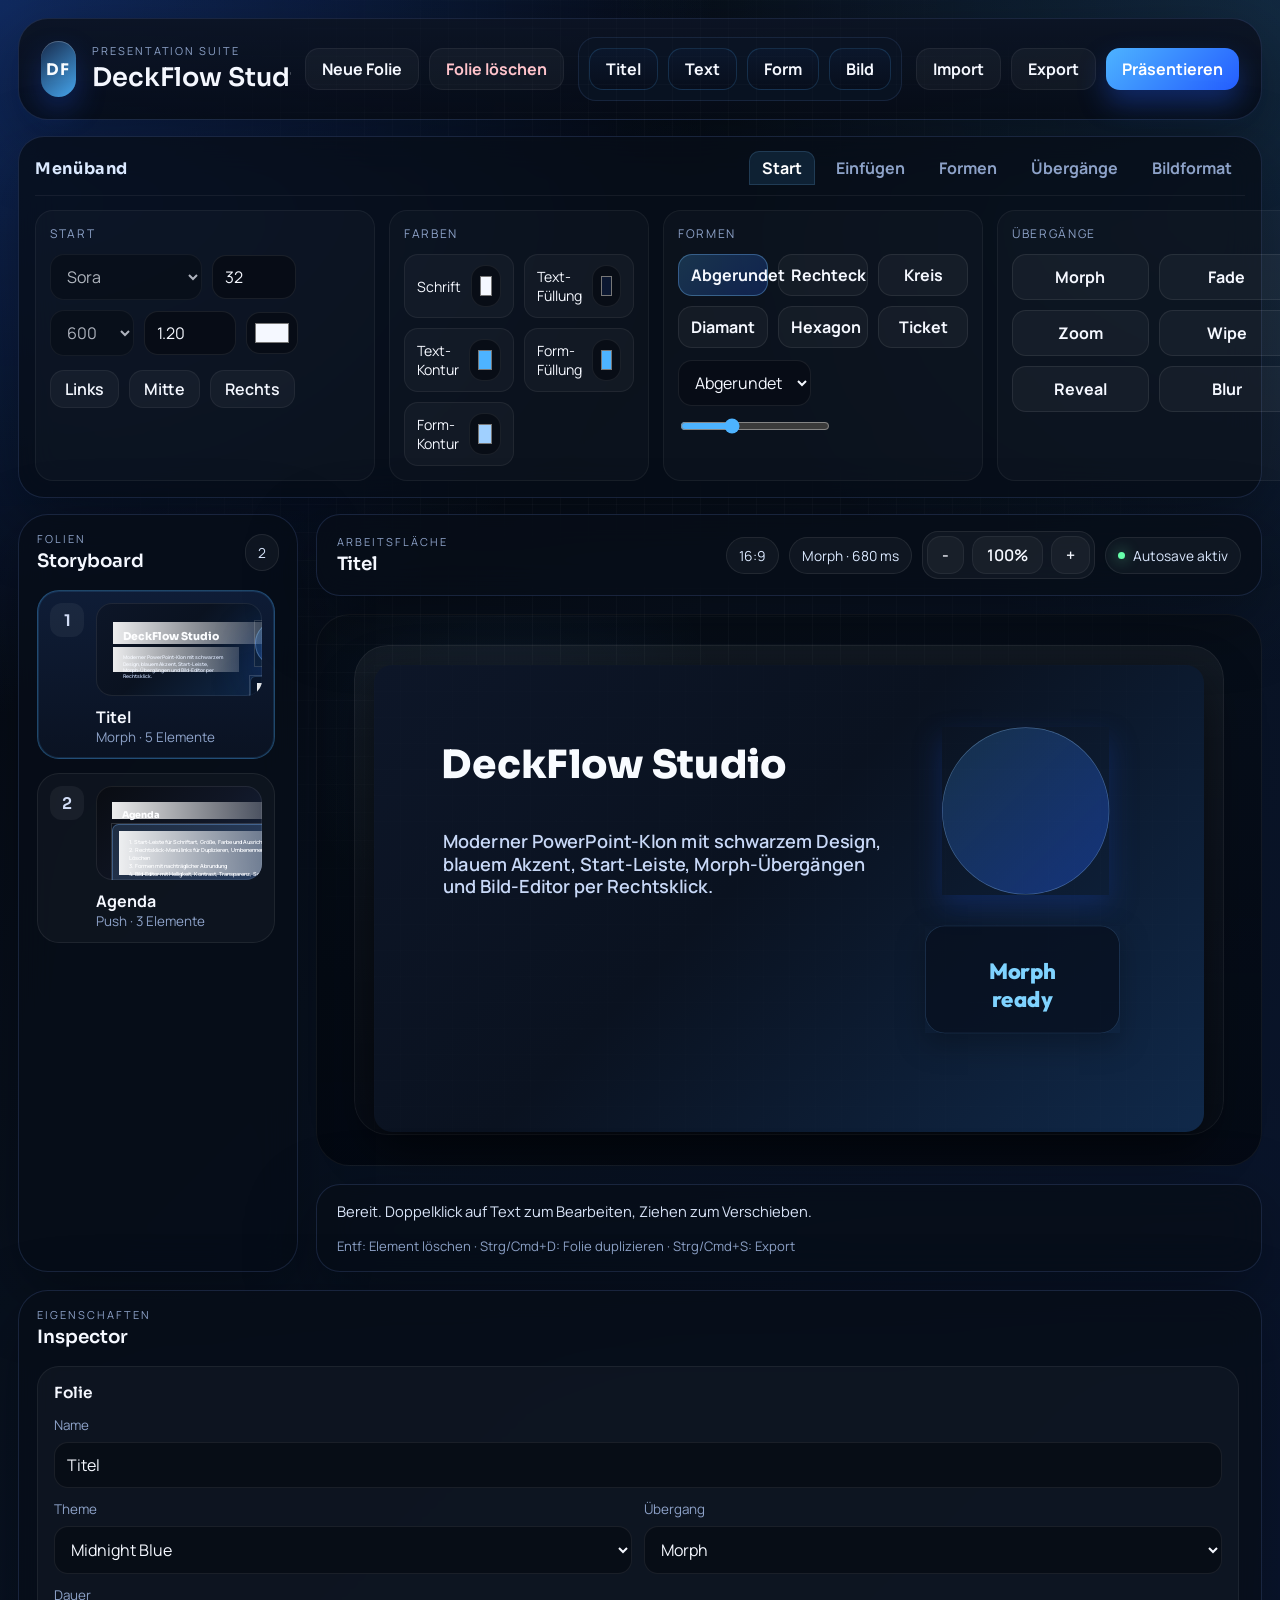
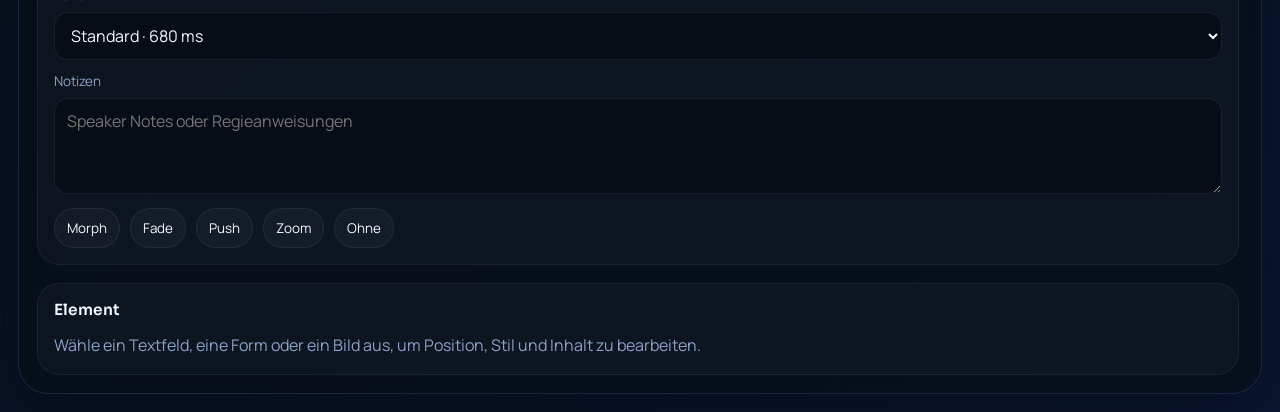
==== index.html @ 25f2747b "Add files via upload" ====
<!DOCTYPE html>
<html lang="de">
<head>
  <meta charset="UTF-8" />
  <meta name="viewport" content="width=device-width, initial-scale=1.0" />
  <title>DeckFlow Studio</title>
  <link rel="preconnect" href="https://fonts.googleapis.com" />
  <link rel="preconnect" href="https://fonts.gstatic.com" crossorigin />
  <link href="https://fonts.googleapis.com/css2?family=Manrope:wght@400;500;600;700;800&family=Outfit:wght@400;500;600;700;800&family=Sora:wght@500;600;700&family=Space+Grotesk:wght@400;500;700&display=swap" rel="stylesheet" />
  <link rel="stylesheet" href="styles.css" />
</head>
<body>
  <div class="app-shell">
    <header class="topbar">
      <div class="brand-block">
        <div class="brand-mark">DF</div>
        <div>
          <p class="eyebrow">Presentation Suite</p>
          <input id="deckTitle" class="deck-title-input" type="text" value="DeckFlow Studio" aria-label="Präsentationstitel" />
        </div>
      </div>

      <div class="toolbar-cluster">
        <button class="ghost-button" id="addSlideBtn">Neue Folie</button>
        <button class="ghost-button danger-soft" id="deleteSlideBtn">Folie löschen</button>
      </div>

      <div class="toolbar-cluster toolbar-cluster--accent">
        <button class="tool-button" id="addTitleBtn">Titel</button>
        <button class="tool-button" id="addTextBtn">Text</button>
        <button class="tool-button" id="addShapeBtn">Form</button>
        <button class="tool-button" id="addImageBtn">Bild</button>
      </div>

      <div class="toolbar-cluster">
        <button class="ghost-button" id="importDeckBtn">Import</button>
        <button class="ghost-button" id="exportDeckBtn">Export</button>
        <button class="primary-button" id="presentBtn">Präsentieren</button>
      </div>
    </header>

    <section class="ppt-ribbon glass-panel">
      <div class="ppt-ribbon__head">
        <div class="ppt-ribbon__title">Menüband</div>
        <div class="ppt-ribbon__tabs" aria-label="Ribbon-Bereiche">
          <button class="ribbon-tab active" type="button">Start</button>
          <button class="ribbon-tab" type="button">Einfügen</button>
          <button class="ribbon-tab" type="button">Formen</button>
          <button class="ribbon-tab" type="button">Übergänge</button>
          <button class="ribbon-tab" type="button">Bildformat</button>
        </div>
      </div>

      <div class="ppt-ribbon__body">
        <section class="ribbon-panel ribbon-panel--start">
          <span class="ribbon-label">Start</span>
          <div class="ribbon-controls">
            <select id="fontFamilyControl" class="ribbon-input" aria-label="Schriftart">
              <option value="Sora">Sora</option>
              <option value="Manrope">Manrope</option>
              <option value="Outfit">Outfit</option>
              <option value="Space Grotesk">Space Grotesk</option>
            </select>
            <input id="fontSizeControl" class="ribbon-input ribbon-input--compact" type="number" min="12" max="120" value="32" aria-label="Schriftgröße" />
            <select id="fontWeightControl" class="ribbon-input ribbon-input--compact" aria-label="Schriftstärke">
              <option value="500">500</option>
              <option value="600">600</option>
              <option value="700">700</option>
              <option value="800">800</option>
            </select>
            <input id="lineHeightControl" class="ribbon-input ribbon-input--compact" type="number" min="1" max="2" step="0.05" value="1.2" aria-label="Zeilenhöhe" />
            <input id="fontColorControl" class="ribbon-color" type="color" value="#f5f8ff" aria-label="Textfarbe" />
          </div>
          <div class="ribbon-controls">
            <button id="alignLeftBtn" class="mini-button" type="button">Links</button>
            <button id="alignCenterBtn" class="mini-button" type="button">Mitte</button>
            <button id="alignRightBtn" class="mini-button" type="button">Rechts</button>
          </div>
        </section>

        <section class="ribbon-panel ribbon-panel--colors">
          <span class="ribbon-label">Farben</span>
          <div class="color-grid">
            <label class="color-control">
              <span>Schrift</span>
              <input id="textColorControl" class="ribbon-color" type="color" value="#f5f8ff" aria-label="Schriftfarbe" />
            </label>
            <label class="color-control">
              <span>Text-Füllung</span>
              <input id="textFillColorControl" class="ribbon-color" type="color" value="#0b1730" aria-label="Textfüllfarbe" />
            </label>
            <label class="color-control">
              <span>Text-Kontur</span>
              <input id="textStrokeColorControl" class="ribbon-color" type="color" value="#4db3ff" aria-label="Textkonturfarbe" />
            </label>
            <label class="color-control">
              <span>Form-Füllung</span>
              <input id="shapeFillColorControl" class="ribbon-color" type="color" value="#4db3ff" aria-label="Formfüllfarbe" />
            </label>
            <label class="color-control">
              <span>Form-Kontur</span>
              <input id="shapeStrokeColorControl" class="ribbon-color" type="color" value="#a0d0ff" aria-label="Formkonturfarbe" />
            </label>
          </div>
        </section>

        <section class="ribbon-panel ribbon-panel--shapes">
          <span class="ribbon-label">Formen</span>
          <div class="shape-grid">
            <button class="shape-chip" type="button" data-quick-shape="rounded">Abgerundet</button>
            <button class="shape-chip" type="button" data-quick-shape="square">Rechteck</button>
            <button class="shape-chip" type="button" data-quick-shape="circle">Kreis</button>
            <button class="shape-chip" type="button" data-quick-shape="diamond">Diamant</button>
            <button class="shape-chip" type="button" data-quick-shape="hexagon">Hexagon</button>
            <button class="shape-chip" type="button" data-quick-shape="ticket">Ticket</button>
          </div>
          <div class="ribbon-controls">
            <select id="shapePresetControl" class="ribbon-input" aria-label="Formtyp">
              <option value="rounded">Abgerundet</option>
              <option value="square">Rechteck</option>
              <option value="circle">Kreis</option>
              <option value="diamond">Diamant</option>
              <option value="hexagon">Hexagon</option>
              <option value="ticket">Ticket</option>
            </select>
            <input id="cornerRadiusControl" class="ribbon-range" type="range" min="0" max="80" value="26" aria-label="Eckenradius" />
          </div>
        </section>

        <section class="ribbon-panel ribbon-panel--transitions">
          <span class="ribbon-label">Übergänge</span>
          <div class="transition-grid">
            <button class="transition-chip" type="button" data-quick-transition="morph">Morph</button>
            <button class="transition-chip" type="button" data-quick-transition="fade">Fade</button>
            <button class="transition-chip" type="button" data-quick-transition="push">Push</button>
            <button class="transition-chip" type="button" data-quick-transition="zoom">Zoom</button>
            <button class="transition-chip" type="button" data-quick-transition="wipe">Wipe</button>
            <button class="transition-chip" type="button" data-quick-transition="flip">Flip</button>
            <button class="transition-chip" type="button" data-quick-transition="reveal">Reveal</button>
            <button class="transition-chip" type="button" data-quick-transition="blur">Blur</button>
            <button class="transition-chip" type="button" data-quick-transition="none">Ohne</button>
          </div>
        </section>

        <section class="ribbon-panel ribbon-panel--hint">
          <span class="ribbon-label">Hinweis</span>
          <p class="ribbon-hint">Rechtsklick links auf eine Folie für Duplizieren. Rechtsklick auf Bild oder Form öffnet den Objekt-Editor.</p>
        </section>
      </div>
    </section>

    <main class="workspace">
      <aside class="sidebar glass-panel">
        <div class="panel-head">
          <div>
            <p class="eyebrow">Folien</p>
            <h2>Storyboard</h2>
          </div>
          <span id="slideCount" class="panel-badge">0</span>
        </div>

        <div id="slideList" class="slide-list" aria-label="Folienliste"></div>
      </aside>

      <section class="editor-area">
        <div class="stage-meta glass-panel">
          <div>
            <p class="eyebrow">Arbeitsfläche</p>
            <h2 id="activeSlideName">Folie 1</h2>
          </div>
          <div class="stage-meta__actions">
            <span class="panel-badge">16:9</span>
            <span id="transitionBadge" class="panel-badge">Morph · 680 ms</span>
            <div class="zoom-controls">
              <button id="zoomOutBtn" class="mini-button" type="button">-</button>
              <button id="zoomResetBtn" class="mini-button" type="button">100%</button>
              <button id="zoomInBtn" class="mini-button" type="button">+</button>
            </div>
            <span id="autosaveState" class="save-indicator">Autosave aktiv</span>
          </div>
        </div>

        <div class="stage-wrap">
          <div class="stage-frame">
            <div id="stageCanvas" class="stage-canvas" aria-label="Präsentationsfolie"></div>
          </div>
        </div>

        <div class="statusbar glass-panel">
          <span id="statusText">Bereit. Doppelklick auf Text zum Bearbeiten, Ziehen zum Verschieben.</span>
          <span class="status-shortcuts">Entf: Element löschen · Strg/Cmd+D: Folie duplizieren · Strg/Cmd+S: Export</span>
        </div>
      </section>

      <aside class="inspector glass-panel">
        <div class="panel-head">
          <div>
            <p class="eyebrow">Eigenschaften</p>
            <h2>Inspector</h2>
          </div>
        </div>

        <div id="inspectorContent" class="inspector-content"></div>
      </aside>
    </main>
  </div>

  <div id="slideContextMenu" class="context-menu hidden" aria-hidden="true"></div>

  <div id="imageEditorPanel" class="floating-editor hidden" aria-hidden="true">
    <div class="floating-editor__head">
      <div>
        <p class="eyebrow">Bild-Editor</p>
        <h3>Filter und Form</h3>
      </div>
      <button id="closeImageEditorBtn" class="floating-close" type="button">Schließen</button>
    </div>
    <div id="imageEditorContent" class="floating-editor__content"></div>
  </div>

  <div id="presentationOverlay" class="presentation-overlay hidden" aria-hidden="true">
    <button id="closePresentationBtn" class="presentation-close" aria-label="Präsentation schließen">Schließen</button>
    <div class="presentation-shell">
      <div id="presentationStage" class="presentation-stage"></div>
    </div>
    <div class="presentation-controls">
      <button id="prevPresentationBtn" class="ghost-button">Zurück</button>
      <span id="presentationCounter">1 / 1</span>
      <button id="nextPresentationBtn" class="primary-button">Weiter</button>
    </div>
  </div>

  <input id="imageInput" type="file" accept="image/*" hidden />
  <input id="replaceImageInput" type="file" accept="image/*" hidden />
  <input id="importInput" type="file" accept="application/json,.json" hidden />

  <svg class="filter-defs" aria-hidden="true" focusable="false">
    <defs>
      <filter id="sharpen-soft">
        <feConvolveMatrix order="3" kernelMatrix="0 -1 0 -1 5 -1 0 -1 0" divisor="1" />
      </filter>
      <filter id="sharpen-medium">
        <feConvolveMatrix order="3" kernelMatrix="-1 -1 -1 -1 9 -1 -1 -1 -1" divisor="1" />
      </filter>
      <filter id="sharpen-strong">
        <feConvolveMatrix order="3" kernelMatrix="-1 -2 -1 -2 13 -2 -1 -2 -1" divisor="1" />
      </filter>
    </defs>
  </svg>

  <script src="app.js"></script>
</body>
</html>
---- styles.css ----
:root {
  --bg: #050914;
  --bg-soft: #0a1221;
  --surface: rgba(7, 13, 24, 0.78);
  --surface-strong: rgba(9, 16, 29, 0.96);
  --surface-2: rgba(18, 28, 48, 0.82);
  --line: rgba(122, 162, 255, 0.16);
  --line-strong: rgba(122, 162, 255, 0.28);
  --text: #f5f8ff;
  --muted: #8da2c8;
  --accent: #4db3ff;
  --accent-2: #245dff;
  --danger: #ff6b7d;
  --shadow: 0 22px 70px rgba(0, 0, 0, 0.35);
  --radius-xl: 30px;
  --radius-lg: 22px;
  --radius-md: 16px;
  --radius-sm: 12px;
  --canvas-width: min(68vw, calc((100vh - 275px) * 1.7777));
}

* {
  box-sizing: border-box;
}

html,
body {
  min-height: 100%;
  margin: 0;
}

body {
  font-family: "Manrope", "Segoe UI", sans-serif;
  color: var(--text);
  background:
    radial-gradient(circle at top left, rgba(42, 112, 255, 0.34), transparent 30%),
    radial-gradient(circle at top right, rgba(77, 179, 255, 0.15), transparent 28%),
    linear-gradient(135deg, #03060d 0%, #08111f 40%, #0a1631 100%);
  overflow-x: hidden;
  overflow-y: auto;
}

body::before {
  content: "";
  position: fixed;
  inset: 0;
  pointer-events: none;
  background-image:
    linear-gradient(rgba(255, 255, 255, 0.03) 1px, transparent 1px),
    linear-gradient(90deg, rgba(255, 255, 255, 0.03) 1px, transparent 1px);
  background-size: 28px 28px;
  mask-image: radial-gradient(circle at center, black 25%, transparent 80%);
}

button,
input,
textarea,
select {
  font: inherit;
}

button {
  cursor: pointer;
  border: 0;
}

.app-shell {
  display: flex;
  flex-direction: column;
  min-height: auto;
  padding: 18px;
  gap: 16px;
}

.glass-panel {
  background: var(--surface);
  border: 1px solid var(--line);
  box-shadow: var(--shadow);
  backdrop-filter: blur(18px);
}

.topbar {
  display: grid;
  grid-template-columns: minmax(0, 1.15fr) auto auto auto;
  gap: 14px;
  align-items: center;
  padding: 18px 22px;
  border-radius: var(--radius-xl);
  background: linear-gradient(180deg, rgba(12, 20, 36, 0.96), rgba(7, 12, 22, 0.88));
  border: 1px solid var(--line);
  box-shadow: var(--shadow);
}

.brand-block {
  display: flex;
  align-items: center;
  gap: 16px;
  min-width: 0;
}

.brand-mark {
  width: 56px;
  height: 56px;
  display: grid;
  place-items: center;
  border-radius: 18px;
  font-family: "Sora", sans-serif;
  font-weight: 700;
  letter-spacing: 0.08em;
  background: linear-gradient(140deg, rgba(24, 44, 78, 0.92), rgba(76, 179, 255, 0.92));
  color: #f9fcff;
  box-shadow: inset 0 1px 0 rgba(255, 255, 255, 0.22), 0 14px 30px rgba(36, 93, 255, 0.28);
}

.eyebrow {
  margin: 0 0 5px;
  font-size: 11px;
  line-height: 1;
  letter-spacing: 0.18em;
  text-transform: uppercase;
  color: var(--muted);
}

.deck-title-input {
  width: 100%;
  max-width: 420px;
  background: transparent;
  border: 0;
  color: var(--text);
  font-family: "Sora", sans-serif;
  font-size: clamp(1.2rem, 2vw, 1.75rem);
  font-weight: 600;
  padding: 0;
  outline: none;
}

.toolbar-cluster {
  display: flex;
  flex-wrap: wrap;
  align-items: center;
  gap: 10px;
}

.toolbar-cluster--accent {
  padding: 10px;
  border-radius: 18px;
  background: rgba(11, 20, 36, 0.9);
  border: 1px solid rgba(122, 162, 255, 0.12);
}

.ghost-button,
.tool-button,
.primary-button,
.mini-button,
.floating-close,
.menu-item {
  min-height: 42px;
  padding: 0 16px;
  border-radius: 14px;
  font-weight: 700;
  color: var(--text);
  transition: transform 160ms ease, box-shadow 160ms ease, border-color 160ms ease, background 160ms ease;
}

.ghost-button,
.mini-button,
.floating-close,
.menu-item {
  background: rgba(255, 255, 255, 0.04);
  border: 1px solid rgba(255, 255, 255, 0.06);
}

.tool-button {
  background: linear-gradient(180deg, rgba(11, 23, 44, 1), rgba(8, 15, 29, 1));
  border: 1px solid rgba(77, 179, 255, 0.18);
}

.primary-button {
  background: linear-gradient(135deg, var(--accent), var(--accent-2));
  color: white;
  box-shadow: 0 14px 28px rgba(36, 93, 255, 0.34);
}

.danger-soft {
  color: #ffc3cb;
}

.ghost-button:hover,
.tool-button:hover,
.primary-button:hover,
.mini-button:hover,
.floating-close:hover,
.menu-item:hover {
  transform: translateY(-1px);
}

.ppt-ribbon {
  display: flex;
  flex-direction: column;
  gap: 14px;
  padding: 14px 16px 16px;
  border-radius: 26px;
}

.ppt-ribbon__head {
  display: flex;
  align-items: center;
  justify-content: space-between;
  gap: 18px;
  padding-bottom: 10px;
  border-bottom: 1px solid rgba(255, 255, 255, 0.06);
}

.ppt-ribbon__title {
  font-family: "Sora", sans-serif;
  font-weight: 700;
  letter-spacing: 0.04em;
  color: #dbe9ff;
}

.ppt-ribbon__tabs {
  display: flex;
  gap: 8px;
  flex-wrap: wrap;
}

.ribbon-tab {
  min-height: 34px;
  padding: 0 12px;
  border-radius: 10px 10px 0 0;
  background: transparent;
  border: 1px solid transparent;
  color: var(--muted);
  font-weight: 700;
}

.ribbon-tab.active {
  color: white;
  background: rgba(77, 179, 255, 0.12);
  border-color: rgba(122, 196, 255, 0.16);
}

.ppt-ribbon__body {
  display: grid;
  grid-template-columns: minmax(340px, 1.45fr) minmax(260px, 1fr) minmax(320px, 1.15fr) minmax(460px, 1.65fr) minmax(220px, 0.9fr);
  gap: 14px;
  align-items: stretch;
}

.ribbon-panel {
  display: flex;
  flex-direction: column;
  gap: 12px;
  padding: 14px;
  border-radius: 18px;
  background: rgba(255, 255, 255, 0.025);
  border: 1px solid rgba(255, 255, 255, 0.05);
  min-width: 0;
}

.ribbon-label {
  font-size: 0.75rem;
  letter-spacing: 0.14em;
  text-transform: uppercase;
  color: var(--muted);
}

.ribbon-controls {
  display: flex;
  flex-wrap: wrap;
  gap: 10px;
  align-items: center;
}

.ribbon-panel--start .ribbon-controls + .ribbon-controls {
  padding-top: 2px;
}

.ribbon-input,
.ribbon-color {
  min-height: 42px;
  border-radius: 14px;
  border: 1px solid rgba(255, 255, 255, 0.08);
  background: rgba(8, 13, 23, 0.94);
  color: var(--text);
  padding: 10px 12px;
}

.ribbon-input {
  min-width: 120px;
}

.ribbon-input--compact {
  min-width: 84px;
  max-width: 92px;
}

.ribbon-color {
  width: 52px;
  padding: 6px;
}

.ribbon-range {
  width: 150px;
  accent-color: var(--accent);
}

.mini-button {
  min-height: 38px;
  padding: 0 14px;
  font-weight: 600;
}

.mini-button.active {
  background: linear-gradient(135deg, rgba(77, 179, 255, 0.28), rgba(36, 93, 255, 0.28));
  border-color: rgba(122, 196, 255, 0.28);
}

.ribbon-hint {
  margin: 0;
  color: var(--muted);
  line-height: 1.45;
}

.shape-grid {
  display: grid;
  grid-template-columns: repeat(3, minmax(0, 1fr));
  gap: 10px;
}

.color-grid {
  display: grid;
  grid-template-columns: repeat(2, minmax(0, 1fr));
  gap: 10px;
}

.color-control {
  display: flex;
  align-items: center;
  justify-content: space-between;
  gap: 10px;
  padding: 10px 12px;
  border-radius: 14px;
  background: rgba(255, 255, 255, 0.03);
  border: 1px solid rgba(255, 255, 255, 0.06);
  color: var(--text);
  font-size: 0.88rem;
}

.transition-grid {
  display: grid;
  grid-template-columns: repeat(3, minmax(0, 1fr));
  gap: 10px;
}

.shape-chip {
  min-height: 42px;
  padding: 0 12px;
  border-radius: 14px;
  font-weight: 700;
  color: var(--text);
  background: rgba(255, 255, 255, 0.04);
  border: 1px solid rgba(255, 255, 255, 0.08);
  transition: transform 160ms ease, border-color 160ms ease, background 160ms ease;
}

.shape-chip:hover {
  transform: translateY(-1px);
}

.shape-chip.active {
  background: linear-gradient(135deg, rgba(77, 179, 255, 0.22), rgba(36, 93, 255, 0.22));
  border-color: rgba(122, 196, 255, 0.34);
}

.transition-chip {
  min-height: 46px;
  padding: 0 12px;
  border-radius: 14px;
  font-weight: 700;
  color: var(--text);
  background: rgba(255, 255, 255, 0.04);
  border: 1px solid rgba(255, 255, 255, 0.08);
  transition: transform 160ms ease, border-color 160ms ease, background 160ms ease;
}

.transition-chip:hover {
  transform: translateY(-1px);
}

.transition-chip.active {
  background: linear-gradient(135deg, rgba(77, 179, 255, 0.22), rgba(36, 93, 255, 0.22));
  border-color: rgba(122, 196, 255, 0.34);
}

.workspace {
  min-height: 720px;
  flex: 1;
  display: grid;
  grid-template-columns: 320px minmax(0, 1fr) 352px;
  gap: 18px;
}

.sidebar,
.inspector {
  display: flex;
  flex-direction: column;
  border-radius: var(--radius-xl);
  padding: 18px;
  min-height: 0;
}

.panel-head {
  display: flex;
  align-items: center;
  justify-content: space-between;
  gap: 12px;
  margin-bottom: 18px;
}

.panel-head h2,
.stage-meta h2,
.floating-editor h3 {
  margin: 0;
  font-family: "Sora", sans-serif;
  font-size: 1.15rem;
  font-weight: 600;
}

.panel-badge,
.save-indicator {
  display: inline-flex;
  align-items: center;
  gap: 8px;
  padding: 8px 12px;
  border-radius: 999px;
  font-size: 0.86rem;
  color: #dbe9ff;
  background: rgba(255, 255, 255, 0.04);
  border: 1px solid rgba(255, 255, 255, 0.08);
}

.save-indicator::before {
  content: "";
  width: 7px;
  height: 7px;
  border-radius: 50%;
  background: #66ffaa;
  box-shadow: 0 0 14px rgba(102, 255, 170, 0.75);
}

.slide-list,
.inspector-content,
.floating-editor__content {
  overflow: auto;
  padding-right: 4px;
}

.slide-list {
  display: flex;
  flex-direction: column;
  gap: 14px;
}

.slide-card {
  position: relative;
  display: grid;
  grid-template-columns: 34px 1fr;
  gap: 12px;
  align-items: start;
  padding: 12px;
  border-radius: 22px;
  border: 1px solid rgba(255, 255, 255, 0.07);
  background: rgba(255, 255, 255, 0.03);
  cursor: pointer;
  transition: transform 160ms ease, border-color 160ms ease, background 160ms ease;
}

.slide-card:hover {
  transform: translateY(-1px);
  border-color: rgba(77, 179, 255, 0.22);
}

.slide-card.active {
  background: linear-gradient(180deg, rgba(16, 31, 58, 0.92), rgba(11, 20, 36, 0.92));
  border-color: rgba(77, 179, 255, 0.32);
  box-shadow: inset 0 0 0 1px rgba(77, 179, 255, 0.14);
}

.slide-card.drag-over {
  outline: 2px solid rgba(77, 179, 255, 0.55);
  outline-offset: 2px;
}

.slide-number {
  display: grid;
  place-items: center;
  width: 34px;
  height: 34px;
  border-radius: 12px;
  font-family: "Sora", sans-serif;
  font-weight: 600;
  background: rgba(255, 255, 255, 0.05);
  color: #d2ddf6;
}

.slide-preview-wrap {
  display: flex;
  flex-direction: column;
  gap: 10px;
  min-width: 0;
}

.slide-preview {
  position: relative;
  aspect-ratio: 16 / 9;
  width: 100%;
  overflow: hidden;
  border-radius: 16px;
  background: linear-gradient(135deg, rgba(13, 23, 43, 1), rgba(16, 41, 81, 1));
  box-shadow: inset 0 0 0 1px rgba(255, 255, 255, 0.08);
}

.slide-name {
  margin: 0;
  font-weight: 700;
  color: var(--text);
  white-space: nowrap;
  overflow: hidden;
  text-overflow: ellipsis;
}

.slide-meta {
  margin: 0;
  font-size: 0.84rem;
  color: var(--muted);
}

.thumbnail-item {
  position: absolute;
  overflow: hidden;
}

.thumbnail-item.text::after,
.thumbnail-item.title::after {
  content: "";
  position: absolute;
  inset: 0;
  background: linear-gradient(90deg, rgba(255, 255, 255, 0.92), rgba(255, 255, 255, 0.2));
}

.thumbnail-item.shape {
  border: 1px solid rgba(255, 255, 255, 0.14);
}

.editor-area {
  min-width: 0;
  display: grid;
  grid-template-rows: auto 1fr auto;
  gap: 18px;
}

.stage-meta,
.statusbar {
  display: flex;
  align-items: center;
  justify-content: space-between;
  gap: 16px;
  padding: 16px 20px;
  border-radius: 24px;
}

.stage-meta__actions {
  display: flex;
  gap: 10px;
  align-items: center;
  flex-wrap: wrap;
  justify-content: flex-end;
}

.zoom-controls {
  display: inline-flex;
  gap: 8px;
  align-items: center;
  padding: 4px;
  border-radius: 16px;
  background: rgba(255, 255, 255, 0.04);
  border: 1px solid rgba(255, 255, 255, 0.08);
}

.stage-wrap {
  display: grid;
  place-items: center;
  min-height: 0;
  overflow: visible;
  border-radius: 34px;
  background:
    radial-gradient(circle at 20% 20%, rgba(77, 179, 255, 0.06), transparent 25%),
    linear-gradient(180deg, rgba(7, 14, 24, 0.82), rgba(4, 8, 16, 0.78));
  border: 1px solid rgba(255, 255, 255, 0.06);
  padding: 30px;
}

.stage-frame {
  width: var(--canvas-width);
  max-width: 100%;
  aspect-ratio: 16 / 9;
  overflow: visible;
  border-radius: 34px;
  padding: 20px;
  background:
    linear-gradient(180deg, rgba(255, 255, 255, 0.03), rgba(255, 255, 255, 0)),
    rgba(255, 255, 255, 0.02);
  box-shadow: inset 0 0 0 1px rgba(255, 255, 255, 0.06);
}

.stage-canvas,
.slide-scene {
  position: relative;
  width: 100%;
  height: 100%;
  border-radius: 28px;
  background: linear-gradient(135deg, #0c172a, #0a1322);
  box-shadow: 0 24px 60px rgba(0, 0, 0, 0.34);
}

.stage-canvas {
  overflow: visible;
}

.slide-scene {
  overflow: hidden;
}

.slide-scene.editor-scene {
  overflow: visible;
}

.canvas-grid {
  position: absolute;
  inset: 0;
  pointer-events: none;
  background-image:
    linear-gradient(rgba(255, 255, 255, 0.03) 1px, transparent 1px),
    linear-gradient(90deg, rgba(255, 255, 255, 0.03) 1px, transparent 1px);
  background-size: 40px 40px;
  opacity: 0.25;
}

.canvas-element {
  position: absolute;
  user-select: none;
  transition: box-shadow 140ms ease, transform 140ms ease;
}

.canvas-element.selected {
  box-shadow: 0 0 0 2px rgba(77, 179, 255, 0.82), 0 0 0 10px rgba(77, 179, 255, 0.08);
}

.canvas-element[data-type="text"],
.canvas-element[data-type="title"] {
  padding: 8px 10px;
}

.canvas-element.editing {
  user-select: text;
}

.element-content {
  width: 100%;
  height: 100%;
  outline: none;
  color: inherit;
  white-space: pre-wrap;
}

.shape-element,
.image-element {
  width: 100%;
  height: 100%;
  display: block;
}

.shape-element {
  position: relative;
  overflow: hidden;
}

.shape-texture {
  position: absolute;
  inset: 0;
  width: 100%;
  height: 100%;
  object-fit: cover;
  pointer-events: none;
}

.image-element {
  object-fit: cover;
}

.resize-handle {
  position: absolute;
  width: 14px;
  height: 14px;
  border-radius: 50%;
  background: linear-gradient(135deg, #ffffff, #68c0ff);
  box-shadow: 0 0 0 3px rgba(8, 15, 26, 0.85);
}

.resize-handle[data-handle="nw"] {
  top: -7px;
  left: -7px;
  cursor: nwse-resize;
}

.resize-handle[data-handle="ne"] {
  top: -7px;
  right: -7px;
  cursor: nesw-resize;
}

.resize-handle[data-handle="sw"] {
  bottom: -7px;
  left: -7px;
  cursor: nesw-resize;
}

.resize-handle[data-handle="se"] {
  right: -7px;
  bottom: -7px;
  cursor: nwse-resize;
}

.inspector-content {
  display: flex;
  flex-direction: column;
  gap: 18px;
}

.inspector-section,
.floating-editor__section {
  display: flex;
  flex-direction: column;
  gap: 14px;
  padding: 16px;
  border-radius: 22px;
  background: rgba(255, 255, 255, 0.03);
  border: 1px solid rgba(255, 255, 255, 0.06);
}

.inspector-section h3,
.floating-editor__section h4 {
  margin: 0;
  font-size: 0.96rem;
  font-family: "Sora", sans-serif;
  font-weight: 600;
}

.field-grid {
  display: grid;
  grid-template-columns: repeat(2, minmax(0, 1fr));
  gap: 12px;
}

.field {
  display: flex;
  flex-direction: column;
  gap: 8px;
}

.field label {
  font-size: 0.84rem;
  color: var(--muted);
}

.field input,
.field textarea,
.field select {
  width: 100%;
  border: 1px solid rgba(255, 255, 255, 0.08);
  border-radius: 14px;
  background: rgba(8, 13, 23, 0.94);
  color: var(--text);
  padding: 11px 12px;
  outline: none;
}

.field input[type="color"] {
  min-height: 44px;
  padding: 6px;
}

.field input[type="range"] {
  padding: 0;
  accent-color: var(--accent);
}

.field textarea {
  resize: vertical;
  min-height: 96px;
}

.field--full {
  grid-column: 1 / -1;
}

.transition-pills,
.mask-chips {
  display: flex;
  gap: 10px;
  flex-wrap: wrap;
}

.transition-pill,
.mask-chip {
  padding: 10px 12px;
  border-radius: 999px;
  font-size: 0.84rem;
  border: 1px solid rgba(255, 255, 255, 0.07);
  background: rgba(255, 255, 255, 0.03);
}

.mask-chip.active {
  border-color: rgba(122, 196, 255, 0.38);
  background: rgba(77, 179, 255, 0.12);
}

.empty-state {
  margin: 0;
  color: var(--muted);
  line-height: 1.6;
}

.statusbar {
  font-size: 0.92rem;
  color: #d9e4f8;
  flex-wrap: wrap;
}

.status-shortcuts {
  color: var(--muted);
  font-size: 0.82rem;
}

.context-menu {
  position: fixed;
  z-index: 120;
  min-width: 220px;
  display: flex;
  flex-direction: column;
  gap: 8px;
  padding: 10px;
  border-radius: 18px;
  background: rgba(8, 13, 23, 0.96);
  border: 1px solid rgba(122, 162, 255, 0.2);
  box-shadow: 0 24px 60px rgba(0, 0, 0, 0.45);
}

.context-menu.hidden,
.floating-editor.hidden,
.presentation-overlay.hidden {
  display: none;
}

.menu-item {
  display: flex;
  align-items: center;
  justify-content: space-between;
  text-align: left;
  width: 100%;
}

.menu-item span {
  color: var(--muted);
  font-size: 0.8rem;
}

.floating-editor {
  position: fixed;
  z-index: 130;
  width: 390px;
  max-width: calc(100vw - 24px);
  max-height: calc(100vh - 24px);
  display: flex;
  flex-direction: column;
  gap: 14px;
  padding: 14px;
  border-radius: 24px;
  background: rgba(8, 13, 23, 0.98);
  border: 1px solid rgba(122, 162, 255, 0.2);
  box-shadow: 0 24px 60px rgba(0, 0, 0, 0.45);
}

.floating-editor__head {
  display: flex;
  justify-content: space-between;
  gap: 12px;
  align-items: flex-start;
}

.floating-editor__content {
  display: flex;
  flex-direction: column;
  gap: 14px;
}

.floating-editor__actions {
  display: flex;
  gap: 10px;
  flex-wrap: wrap;
}

.floating-close {
  min-height: 38px;
}

.filter-defs {
  position: absolute;
  width: 0;
  height: 0;
  overflow: hidden;
}

.presentation-overlay {
  position: fixed;
  inset: 0;
  z-index: 100;
  display: flex;
  flex-direction: column;
  gap: 24px;
  padding: 30px;
  background:
    radial-gradient(circle at top, rgba(77, 179, 255, 0.16), transparent 30%),
    rgba(2, 4, 8, 0.96);
}

.presentation-close {
  align-self: flex-end;
  min-height: 42px;
  padding: 0 16px;
  border-radius: 14px;
  background: rgba(255, 255, 255, 0.06);
  color: white;
}

.presentation-shell {
  flex: 1;
  display: grid;
  place-items: center;
  min-height: 0;
}

.presentation-stage {
  position: relative;
  width: min(92vw, calc((100vh - 180px) * 1.7777));
  aspect-ratio: 16 / 9;
  border-radius: 34px;
  overflow: hidden;
  box-shadow: 0 30px 90px rgba(0, 0, 0, 0.5);
}

.presentation-controls {
  display: flex;
  justify-content: center;
  align-items: center;
  gap: 16px;
}

.presentation-layer {
  position: absolute;
  inset: 0;
}

.presentation-layer.transition-fade.enter {
  animation: fadeInSlide var(--transition-ms, 680ms) cubic-bezier(0.22, 1, 0.36, 1);
}

.presentation-layer.transition-fade.exit {
  animation: fadeOutSlide var(--transition-ms, 680ms) cubic-bezier(0.22, 1, 0.36, 1);
}

.presentation-layer.transition-push.enter {
  animation: pushIn var(--transition-ms, 680ms) cubic-bezier(0.22, 1, 0.36, 1);
}

.presentation-layer.transition-push.exit {
  animation: pushOut var(--transition-ms, 680ms) cubic-bezier(0.22, 1, 0.36, 1);
}

.presentation-layer.transition-zoom.enter {
  animation: zoomIn var(--transition-ms, 680ms) cubic-bezier(0.22, 1, 0.36, 1);
}

.presentation-layer.transition-zoom.exit {
  animation: zoomOut var(--transition-ms, 680ms) cubic-bezier(0.22, 1, 0.36, 1);
}

.presentation-layer.transition-wipe.enter {
  animation: wipeIn var(--transition-ms, 680ms) cubic-bezier(0.22, 1, 0.36, 1);
}

.presentation-layer.transition-wipe.exit {
  animation: wipeOut var(--transition-ms, 680ms) cubic-bezier(0.22, 1, 0.36, 1);
}

.presentation-layer.transition-flip.enter {
  animation: flipIn var(--transition-ms, 680ms) cubic-bezier(0.22, 1, 0.36, 1);
  transform-origin: center center;
}

.presentation-layer.transition-flip.exit {
  animation: flipOut var(--transition-ms, 680ms) cubic-bezier(0.22, 1, 0.36, 1);
  transform-origin: center center;
}

.presentation-layer.transition-reveal.enter {
  animation: revealIn var(--transition-ms, 680ms) cubic-bezier(0.22, 1, 0.36, 1);
}

.presentation-layer.transition-reveal.exit {
  animation: revealOut var(--transition-ms, 680ms) cubic-bezier(0.22, 1, 0.36, 1);
}

.presentation-layer.transition-blur.enter {
  animation: blurIn var(--transition-ms, 680ms) cubic-bezier(0.22, 1, 0.36, 1);
}

.presentation-layer.transition-blur.exit {
  animation: blurOut var(--transition-ms, 680ms) cubic-bezier(0.22, 1, 0.36, 1);
}

.presentation-layer.transition-morph.enter .canvas-element {
  animation: morphIn calc(var(--transition-ms, 680ms) + 60ms) cubic-bezier(0.22, 1, 0.36, 1);
}

.presentation-layer.transition-morph.exit .canvas-element {
  animation: morphOut var(--transition-ms, 680ms) cubic-bezier(0.22, 1, 0.36, 1);
}

@keyframes fadeInSlide {
  from {
    opacity: 0;
    transform: scale(1.02);
  }
  to {
    opacity: 1;
    transform: scale(1);
  }
}

@keyframes fadeOutSlide {
  from {
    opacity: 1;
    transform: scale(1);
  }
  to {
    opacity: 0;
    transform: scale(0.985);
  }
}

@keyframes morphIn {
  from {
    opacity: 0;
    transform: translateY(20px) scale(0.96);
    filter: blur(8px);
  }
  to {
    opacity: 1;
    transform: translateY(0) scale(1);
    filter: blur(0);
  }
}

@keyframes morphOut {
  from {
    opacity: 1;
    transform: translateY(0) scale(1);
    filter: blur(0);
  }
  to {
    opacity: 0;
    transform: translateY(-16px) scale(1.02);
    filter: blur(8px);
  }
}

@keyframes pushIn {
  from {
    opacity: 0.25;
    transform: translateX(9%);
  }
  to {
    opacity: 1;
    transform: translateX(0%);
  }
}

@keyframes pushOut {
  from {
    opacity: 1;
    transform: translateX(0%);
  }
  to {
    opacity: 0.15;
    transform: translateX(-9%);
  }
}

@keyframes zoomIn {
  from {
    opacity: 0;
    transform: scale(0.88);
  }
  to {
    opacity: 1;
    transform: scale(1);
  }
}

@keyframes zoomOut {
  from {
    opacity: 1;
    transform: scale(1);
  }
  to {
    opacity: 0;
    transform: scale(1.1);
  }
}

@keyframes wipeIn {
  from {
    clip-path: inset(0 100% 0 0);
    opacity: 0.4;
  }
  to {
    clip-path: inset(0 0 0 0);
    opacity: 1;
  }
}

@keyframes wipeOut {
  from {
    clip-path: inset(0 0 0 0);
    opacity: 1;
  }
  to {
    clip-path: inset(0 0 0 100%);
    opacity: 0.4;
  }
}

@keyframes flipIn {
  from {
    opacity: 0;
    transform: perspective(1600px) rotateY(90deg) scale(0.92);
  }
  to {
    opacity: 1;
    transform: perspective(1600px) rotateY(0deg) scale(1);
  }
}

@keyframes flipOut {
  from {
    opacity: 1;
    transform: perspective(1600px) rotateY(0deg) scale(1);
  }
  to {
    opacity: 0;
    transform: perspective(1600px) rotateY(-90deg) scale(0.92);
  }
}

@keyframes revealIn {
  from {
    opacity: 0;
    transform: translateY(9%) scale(0.98);
  }
  to {
    opacity: 1;
    transform: translateY(0) scale(1);
  }
}

@keyframes revealOut {
  from {
    opacity: 1;
    transform: translateY(0) scale(1);
  }
  to {
    opacity: 0;
    transform: translateY(-8%) scale(1.01);
  }
}

@keyframes blurIn {
  from {
    opacity: 0;
    filter: blur(16px);
    transform: scale(1.03);
  }
  to {
    opacity: 1;
    filter: blur(0);
    transform: scale(1);
  }
}

@keyframes blurOut {
  from {
    opacity: 1;
    filter: blur(0);
    transform: scale(1);
  }
  to {
    opacity: 0;
    filter: blur(16px);
    transform: scale(0.98);
  }
}

@media (max-width: 1540px) {
  .ribbon--start,
  .ribbon--shapes {
    grid-template-columns: repeat(2, minmax(0, 1fr));
  }
}

@media (max-width: 1380px) {
  .workspace {
    grid-template-columns: 280px minmax(0, 1fr);
  }

  .inspector {
    grid-column: 1 / -1;
  }

  .editor-area {
    grid-column: 2;
  }
}

@media (max-width: 1080px) {
  body {
    overflow: auto;
  }

  .app-shell {
    min-height: auto;
  }

  .topbar,
  .workspace {
    grid-template-columns: 1fr;
  }

  .ribbon--start,
  .ribbon--shapes {
    grid-template-columns: 1fr;
  }

  .shape-grid {
    grid-template-columns: repeat(2, minmax(0, 1fr));
  }

  .editor-area {
    grid-column: auto;
  }

  .stage-wrap {
    padding: 14px;
  }

  .stage-frame {
    width: 100%;
    padding: 12px;
  }

  :root {
    --canvas-width: min(100%, 92vw);
  }

  .statusbar,
  .stage-meta {
    flex-direction: column;
    align-items: flex-start;
  }
}
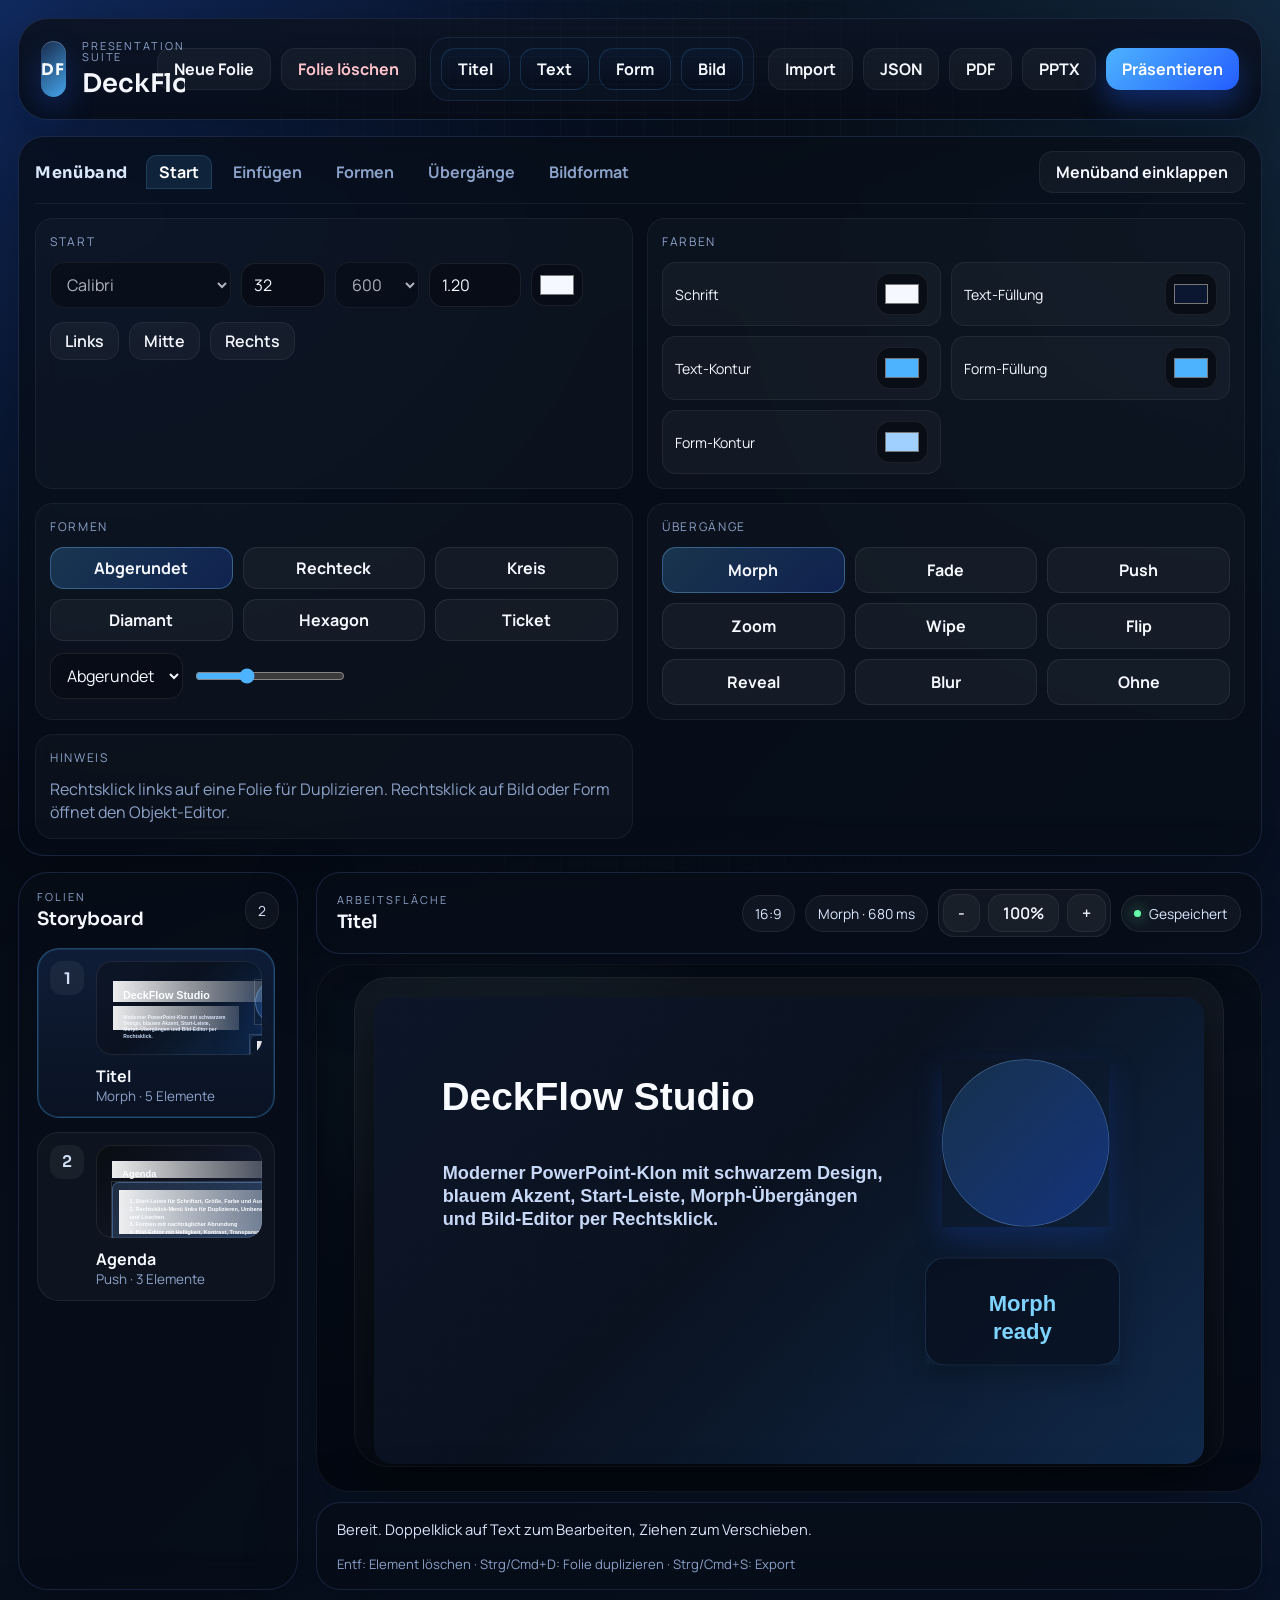
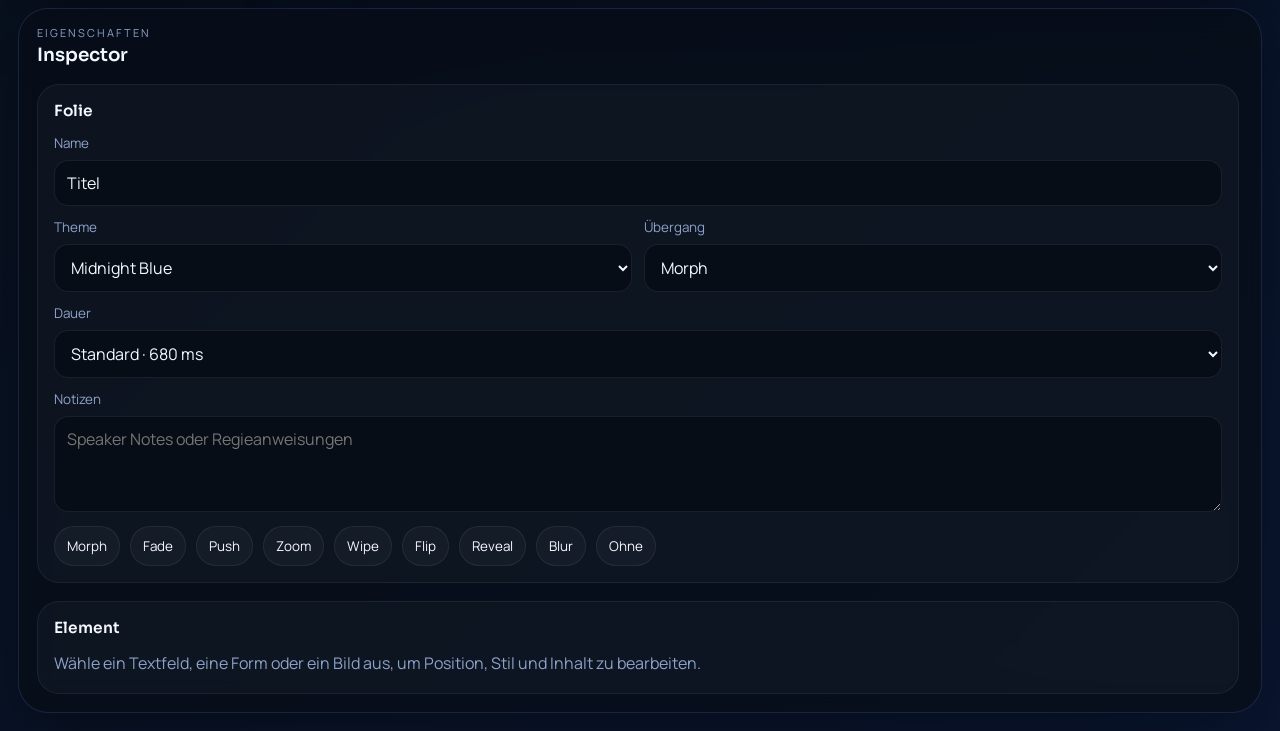
==== commit 41343856: "Add files via upload" ====
--- a/index.html
+++ b/index.html
@@ -34,7 +34,9 @@
 
       <div class="toolbar-cluster">
         <button class="ghost-button" id="importDeckBtn">Import</button>
-        <button class="ghost-button" id="exportDeckBtn">Export</button>
+        <button class="ghost-button" id="exportDeckBtn">JSON</button>
+        <button class="ghost-button" id="exportPdfBtn">PDF</button>
+        <button class="ghost-button" id="exportPptxBtn">PPTX</button>
         <button class="primary-button" id="presentBtn">Präsentieren</button>
       </div>
     </header>
@@ -49,6 +51,7 @@
           <button class="ribbon-tab" type="button">Übergänge</button>
           <button class="ribbon-tab" type="button">Bildformat</button>
         </div>
+        <button id="ribbonToggleBtn" class="ghost-button ribbon-toggle" type="button">Menüband einklappen</button>
       </div>
 
       <div class="ppt-ribbon__body">
@@ -56,6 +59,14 @@
           <span class="ribbon-label">Start</span>
           <div class="ribbon-controls">
             <select id="fontFamilyControl" class="ribbon-input" aria-label="Schriftart">
+              <option value="Calibri">Calibri</option>
+              <option value="Arial">Arial</option>
+              <option value="Helvetica">Helvetica</option>
+              <option value="Tahoma">Tahoma</option>
+              <option value="Verdana">Verdana</option>
+              <option value="Georgia">Georgia</option>
+              <option value="Times New Roman">Times New Roman</option>
+              <option value="Garamond">Garamond</option>
               <option value="Sora">Sora</option>
               <option value="Manrope">Manrope</option>
               <option value="Outfit">Outfit</option>
@@ -232,6 +243,7 @@
 
   <input id="imageInput" type="file" accept="image/*" hidden />
   <input id="replaceImageInput" type="file" accept="image/*" hidden />
+  <input id="shapeTextureInput" type="file" accept="image/*" hidden />
   <input id="importInput" type="file" accept="application/json,.json" hidden />
 
   <svg class="filter-defs" aria-hidden="true" focusable="false">
@@ -248,6 +260,9 @@
     </defs>
   </svg>
 
+  <script src="vendor/html2canvas.min.js"></script>
+  <script src="vendor/jspdf.umd.min.js"></script>
+  <script src="vendor/pptxgen.bundle.js"></script>
   <script src="app.js"></script>
 </body>
 </html>
--- a/styles.css
+++ b/styles.css
@@ -209,6 +209,7 @@
   gap: 18px;
   padding-bottom: 10px;
   border-bottom: 1px solid rgba(255, 255, 255, 0.06);
+  flex-wrap: wrap;
 }
 
 .ppt-ribbon__title {
@@ -240,11 +241,23 @@
   border-color: rgba(122, 196, 255, 0.16);
 }
 
+.ribbon-toggle {
+  margin-left: auto;
+}
+
 .ppt-ribbon__body {
   display: grid;
   grid-template-columns: minmax(340px, 1.45fr) minmax(260px, 1fr) minmax(320px, 1.15fr) minmax(460px, 1.65fr) minmax(220px, 0.9fr);
   gap: 14px;
   align-items: stretch;
+}
+
+.ppt-ribbon.collapsed .ppt-ribbon__body {
+  display: none;
+}
+
+.ppt-ribbon.collapsed {
+  padding-bottom: 14px;
 }
 
 .ribbon-panel {
@@ -557,7 +570,7 @@
   min-width: 0;
   display: grid;
   grid-template-rows: auto 1fr auto;
-  gap: 18px;
+  gap: 10px;
 }
 
 .stage-meta,
@@ -598,7 +611,7 @@
     radial-gradient(circle at 20% 20%, rgba(77, 179, 255, 0.06), transparent 25%),
     linear-gradient(180deg, rgba(7, 14, 24, 0.82), rgba(4, 8, 16, 0.78));
   border: 1px solid rgba(255, 255, 255, 0.06);
-  padding: 30px;
+  padding: 12px 30px 24px;
 }
 
 .stage-frame {
@@ -1223,8 +1236,7 @@
 }
 
 @media (max-width: 1540px) {
-  .ribbon--start,
-  .ribbon--shapes {
+  .ppt-ribbon__body {
     grid-template-columns: repeat(2, minmax(0, 1fr));
   }
 }
@@ -1257,12 +1269,18 @@
     grid-template-columns: 1fr;
   }
 
-  .ribbon--start,
-  .ribbon--shapes {
+  .ppt-ribbon__head {
+    flex-direction: column;
+    align-items: flex-start;
+  }
+
+  .ppt-ribbon__body {
     grid-template-columns: 1fr;
   }
 
-  .shape-grid {
+  .shape-grid,
+  .transition-grid,
+  .color-grid {
     grid-template-columns: repeat(2, minmax(0, 1fr));
   }
 
